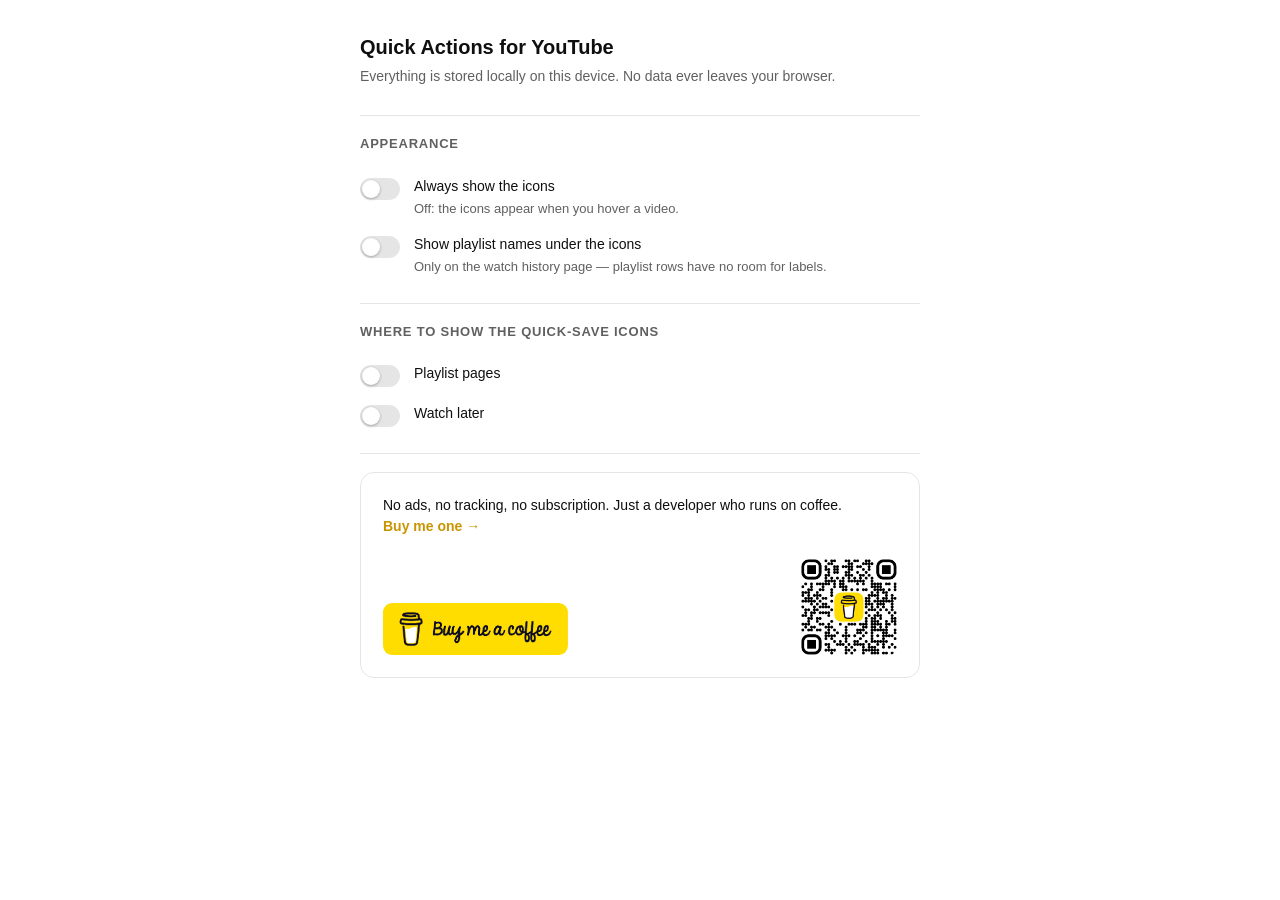
==== options.html @ 6b8fe77f "Quick Actions for YouTube 1.0.1 One-click removal from the watch history, Liked videos, Downloads an" ====
<!DOCTYPE html>
<html>
<head>
  <meta charset="utf-8">
  <title>Quick Actions for YouTube — Settings</title>
  <style>
    :root {
      color-scheme: light dark;
      --bg: #fff;
      --fg: #0f0f0f;
      --muted: #606060;
      --line: rgba(0, 0, 0, 0.1);
      --accent: #f00;
    }
    @media (prefers-color-scheme: dark) {
      :root {
        --bg: #0f0f0f;
        --fg: #f1f1f1;
        --muted: #aaa;
        --line: rgba(255, 255, 255, 0.15);
      }
    }
    body {
      margin: 0;
      padding: 32px 24px;
      background: var(--bg);
      color: var(--fg);
      font: 14px/1.5 'Roboto', 'Segoe UI', -apple-system, Arial, sans-serif;
    }
    main { max-width: 560px; margin: 0 auto; }
    h1 { font-size: 20px; margin: 0 0 4px; }
    .sub { color: var(--muted); margin: 0 0 28px; }
    section { border-top: 1px solid var(--line); padding: 18px 0; }
    h2 { font-size: 13px; text-transform: uppercase; letter-spacing: .06em;
         color: var(--muted); margin: 0 0 14px; }
    .row { display: flex; align-items: flex-start; gap: 14px; padding: 8px 0; }
    .row label { flex: 1; cursor: pointer; }
    .row .hint { display: block; color: var(--muted); font-size: 13px; margin-top: 2px; }
    input[type="checkbox"] {
      appearance: none; width: 40px; height: 22px; border-radius: 11px;
      background: var(--line); position: relative; cursor: pointer;
      flex: none; margin: 2px 0 0; transition: background .15s;
    }
    input[type="checkbox"]::after {
      content: ''; position: absolute; top: 2px; left: 2px;
      width: 18px; height: 18px; border-radius: 50%; background: var(--bg);
      box-shadow: 0 1px 3px rgba(0, 0, 0, .3); transition: transform .15s;
    }
    input[type="checkbox"]:checked { background: var(--accent); }
    input[type="checkbox"]:checked::after { transform: translateX(18px); }
    /* The gap above this rule matches the one between the two sections:
       8px row padding + 18px section padding. */
    .tail { padding-top: 18px; border-top: 1px solid var(--line); }
    .stats { margin: 0 0 30px; font-size: 13.5px; color: var(--muted); }
    .stats b { color: var(--accent); font-weight: 600; }

    /* Banner and QR sit in one row with the same padding on all four sides. */
    .coffee { padding: 22px; border-radius: 14px; border: 1px solid var(--line); }
    .coffee .pitch { margin: 0; font-size: 14px; line-height: 1.5; }
    .coffee .pitch a { color: #c99400; font-weight: 600; text-decoration: none;
                       white-space: nowrap; }
    .coffee .pitch a:hover { text-decoration: underline; }
    /* Bottom-aligned: the QR is taller than the button, and the space it
       needs is free anyway — the text above it only fills the left half. */
    .coffee-row { display: flex; align-items: flex-end;
                  justify-content: space-between; gap: 20px; margin-top: 22px; }
    .bmc, .qr { display: block; line-height: 0; border-radius: 10px;
                transition: transform .12s, box-shadow .12s; }
    .bmc:hover, .qr:hover { transform: translateY(-1px);
                            box-shadow: 0 4px 14px rgba(255, 221, 0, .45); }
    .bmc img { display: block; height: 52px; width: auto; border-radius: 9px; }
    .qr img { display: block; height: 96px; width: 96px; border-radius: 8px; }
  </style>
</head>
<body>
  <main>
    <h1>Quick Actions for YouTube</h1>
    <p class="sub">Everything is stored locally on this device. No data ever leaves your browser.</p>

    <section>
      <h2>Appearance</h2>
      <div class="row">
        <input type="checkbox" id="alwaysShow">
        <label for="alwaysShow">Always show the icons
          <span class="hint">Off: the icons appear when you hover a video.</span>
        </label>
      </div>
      <div class="row">
        <input type="checkbox" id="showNames">
        <label for="showNames">Show playlist names under the icons
          <span class="hint">Only on the watch history page — playlist rows have no room for labels.</span>
        </label>
      </div>
    </section>

    <section>
      <h2>Where to show the quick-save icons</h2>
      <div class="row">
        <input type="checkbox" id="showOnPlaylists">
        <label for="showOnPlaylists">Playlist pages</label>
      </div>
      <div class="row">
        <input type="checkbox" id="showOnWatchLater">
        <label for="showOnWatchLater">Watch later</label>
      </div>
    </section>



    <div class="tail">
      <p class="stats" id="stats" hidden></p>

      <aside class="coffee">
        <p class="pitch">No ads, no tracking, no subscription. Just a developer
          who runs on coffee. <a href="https://buymeacoffee.com/papayacode" target="_blank" rel="noopener"
          >Buy me one →</a></p>
        <div class="coffee-row">
          <a class="bmc" href="https://buymeacoffee.com/papayacode" target="_blank" rel="noopener">
            <img src="assets/bmc-button.png" alt="Buy me a coffee">
          </a>
          <a class="qr" href="https://buymeacoffee.com/papayacode" target="_blank" rel="noopener">
            <img src="assets/bmc-qr.png" alt="Buy me a coffee — QR code">
          </a>
        </div>
      </aside>
    </div>
  </main>
  <script src="options.js"></script>
</body>
</html>
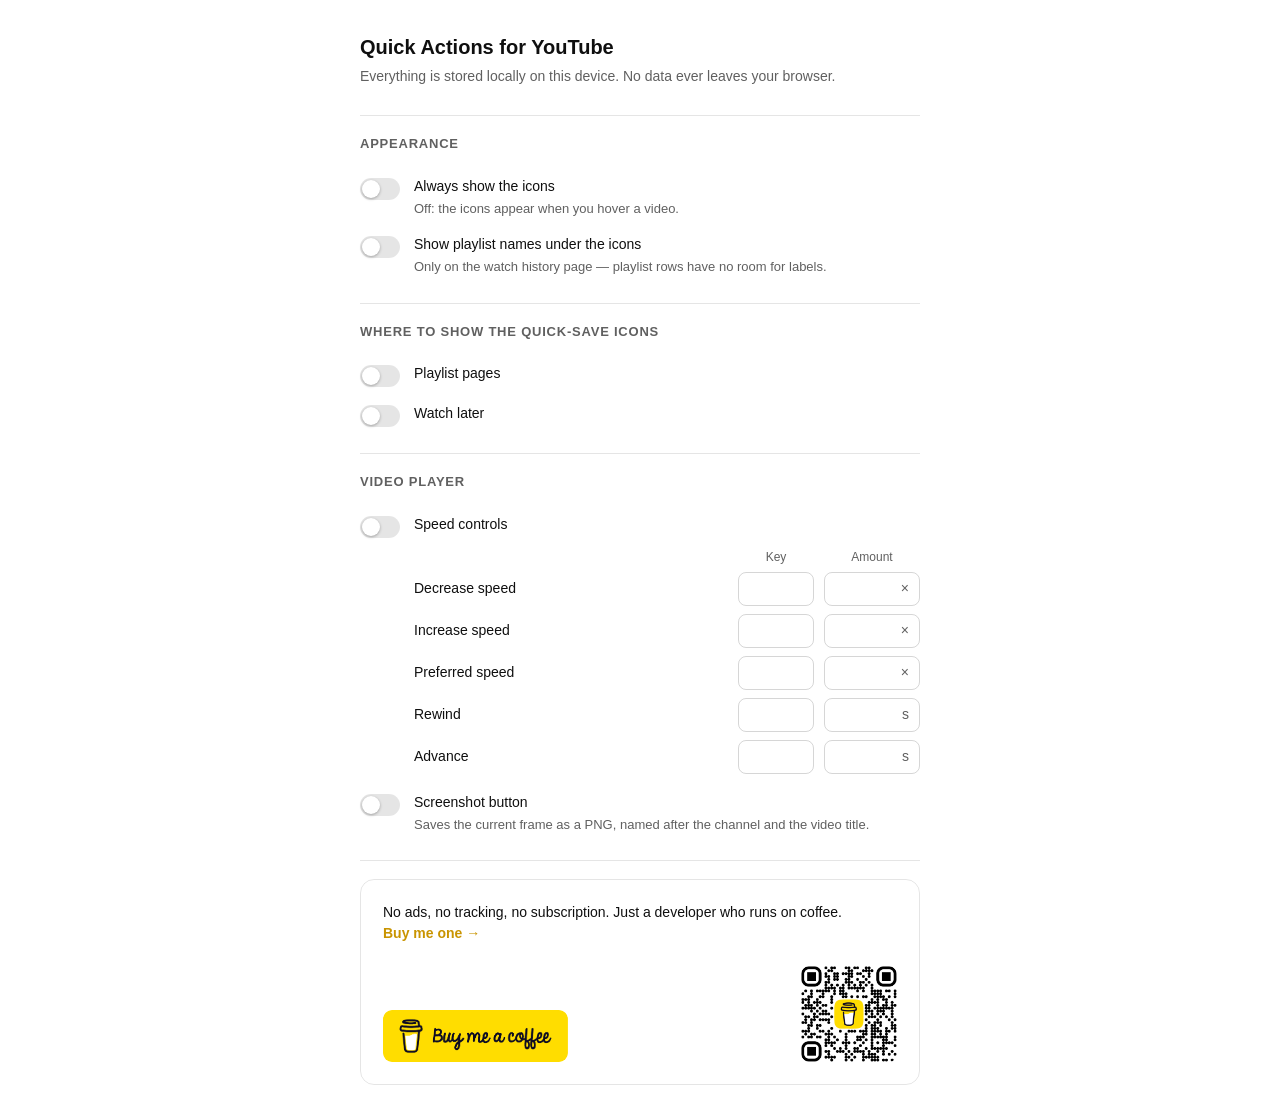
==== commit a2431e43: "Quick Actions for YouTube 1.1.0 Adds speed controls with keyboard shortcuts, a screenshot button in " ====
--- a/options.html
+++ b/options.html
@@ -11,6 +11,7 @@
       --muted: #606060;
       --line: rgba(0, 0, 0, 0.1);
       --accent: #f00;
+      --field: rgba(0, 0, 0, 0.16);
     }
     @media (prefers-color-scheme: dark) {
       :root {
@@ -18,6 +19,7 @@
         --fg: #f1f1f1;
         --muted: #aaa;
         --line: rgba(255, 255, 255, 0.15);
+        --field: rgba(255, 255, 255, 0.22);
       }
     }
     body {
@@ -48,6 +50,27 @@
     }
     input[type="checkbox"]:checked { background: var(--accent); }
     input[type="checkbox"]:checked::after { transform: translateX(18px); }
+
+    /* Shortcut table, indented to line up with the switch labels
+       (40px switch + 14px gap). */
+    .keys { display: grid; gap: 8px; margin: 2px 0 10px 54px; transition: opacity .15s; }
+    .keys.off { opacity: .4; pointer-events: none; }
+    .key-row { display: grid; grid-template-columns: 1fr 76px 96px; gap: 10px;
+               align-items: center; }
+    .key-head { color: var(--muted); font-size: 12px; margin-bottom: -2px; }
+    .key-head span + span { text-align: center; }
+    .keycap, .amount { box-sizing: border-box; height: 34px; border-radius: 8px;
+                       border: 1px solid var(--field); background: transparent;
+                       color: var(--fg); font: inherit; }
+    .keycap { padding: 0 6px; font-weight: 600; cursor: pointer; }
+    .keycap.empty { color: var(--muted); font-weight: 400; }
+    .keycap.listening { border-color: var(--accent); color: var(--accent);
+                        font-size: 12px; font-weight: 500; }
+    .keycap:focus-visible, .amount:focus-within { border-color: var(--accent); outline: none; }
+    .amount { display: flex; align-items: center; padding: 0 10px; cursor: text; }
+    .amount input { flex: 1; min-width: 0; padding: 0; border: 0; background: none;
+                    color: inherit; font: inherit; text-align: right; outline: none; }
+    .amount .unit { margin-left: 4px; color: var(--muted); }
     /* The gap above this rule matches the one between the two sections:
        8px row padding + 18px section padding. */
     .tail { padding-top: 18px; border-top: 1px solid var(--line); }
@@ -105,7 +128,52 @@
       </div>
     </section>
 
-
+    <section>
+      <h2>Video player</h2>
+      <div class="row">
+        <input type="checkbox" id="speedControls">
+        <label for="speedControls">Speed controls</label>
+      </div>
+      <div class="keys" id="keys">
+        <div class="key-row key-head"><span></span><span>Key</span><span>Amount</span></div>
+        <div class="key-row">
+          <span>Decrease speed</span>
+          <button type="button" class="keycap" data-act="slower"></button>
+          <label class="amount"><input type="text" inputmode="decimal" data-act="slower"
+            aria-label="Decrease speed amount"><span class="unit">×</span></label>
+        </div>
+        <div class="key-row">
+          <span>Increase speed</span>
+          <button type="button" class="keycap" data-act="faster"></button>
+          <label class="amount"><input type="text" inputmode="decimal" data-act="faster"
+            aria-label="Increase speed amount"><span class="unit">×</span></label>
+        </div>
+        <div class="key-row">
+          <span>Preferred speed</span>
+          <button type="button" class="keycap" data-act="preferred"></button>
+          <label class="amount"><input type="text" inputmode="decimal" data-act="preferred"
+            aria-label="Preferred speed"><span class="unit">×</span></label>
+        </div>
+        <div class="key-row">
+          <span>Rewind</span>
+          <button type="button" class="keycap" data-act="rewind"></button>
+          <label class="amount"><input type="text" inputmode="decimal" data-act="rewind"
+            aria-label="Rewind amount"><span class="unit">s</span></label>
+        </div>
+        <div class="key-row">
+          <span>Advance</span>
+          <button type="button" class="keycap" data-act="advance"></button>
+          <label class="amount"><input type="text" inputmode="decimal" data-act="advance"
+            aria-label="Advance amount"><span class="unit">s</span></label>
+        </div>
+      </div>
+      <div class="row">
+        <input type="checkbox" id="screenshotButton">
+        <label for="screenshotButton">Screenshot button
+          <span class="hint">Saves the current frame as a PNG, named after the channel and the video title.</span>
+        </label>
+      </div>
+    </section>
 
     <div class="tail">
       <p class="stats" id="stats" hidden></p>
